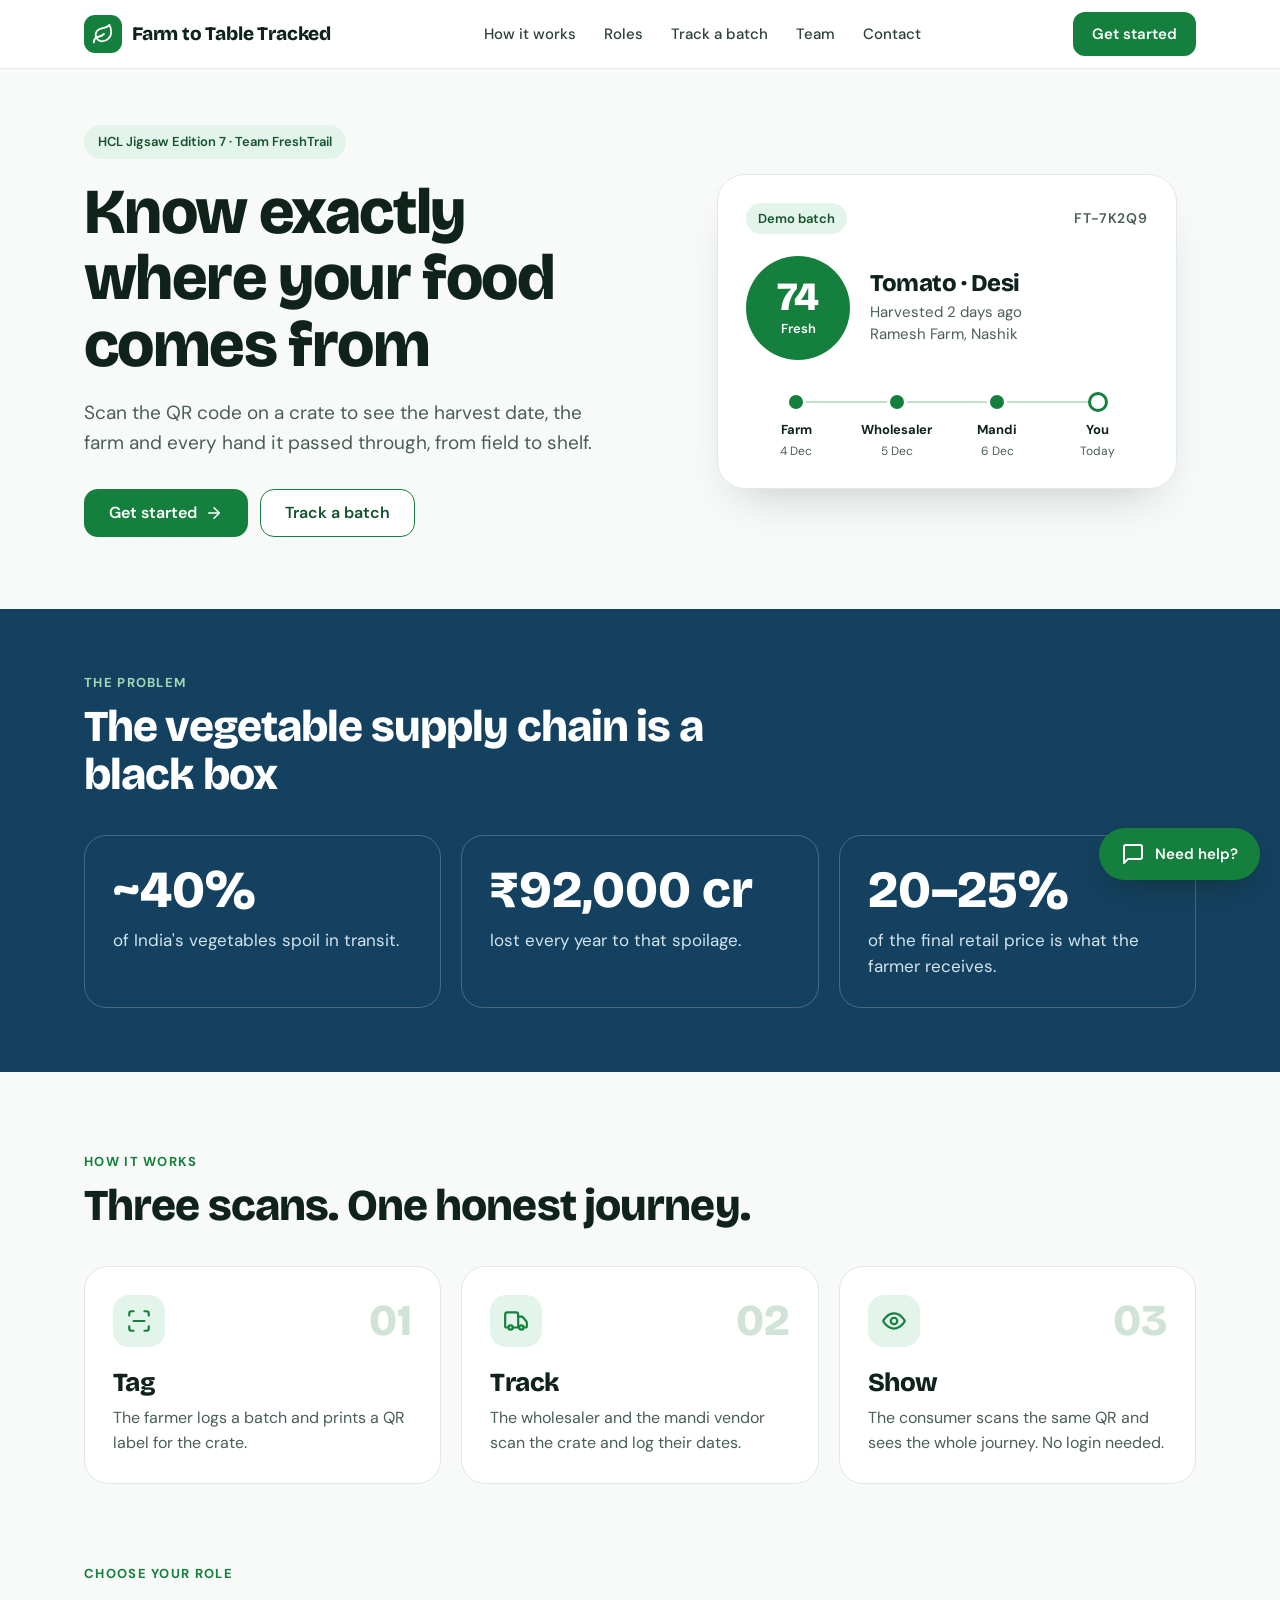
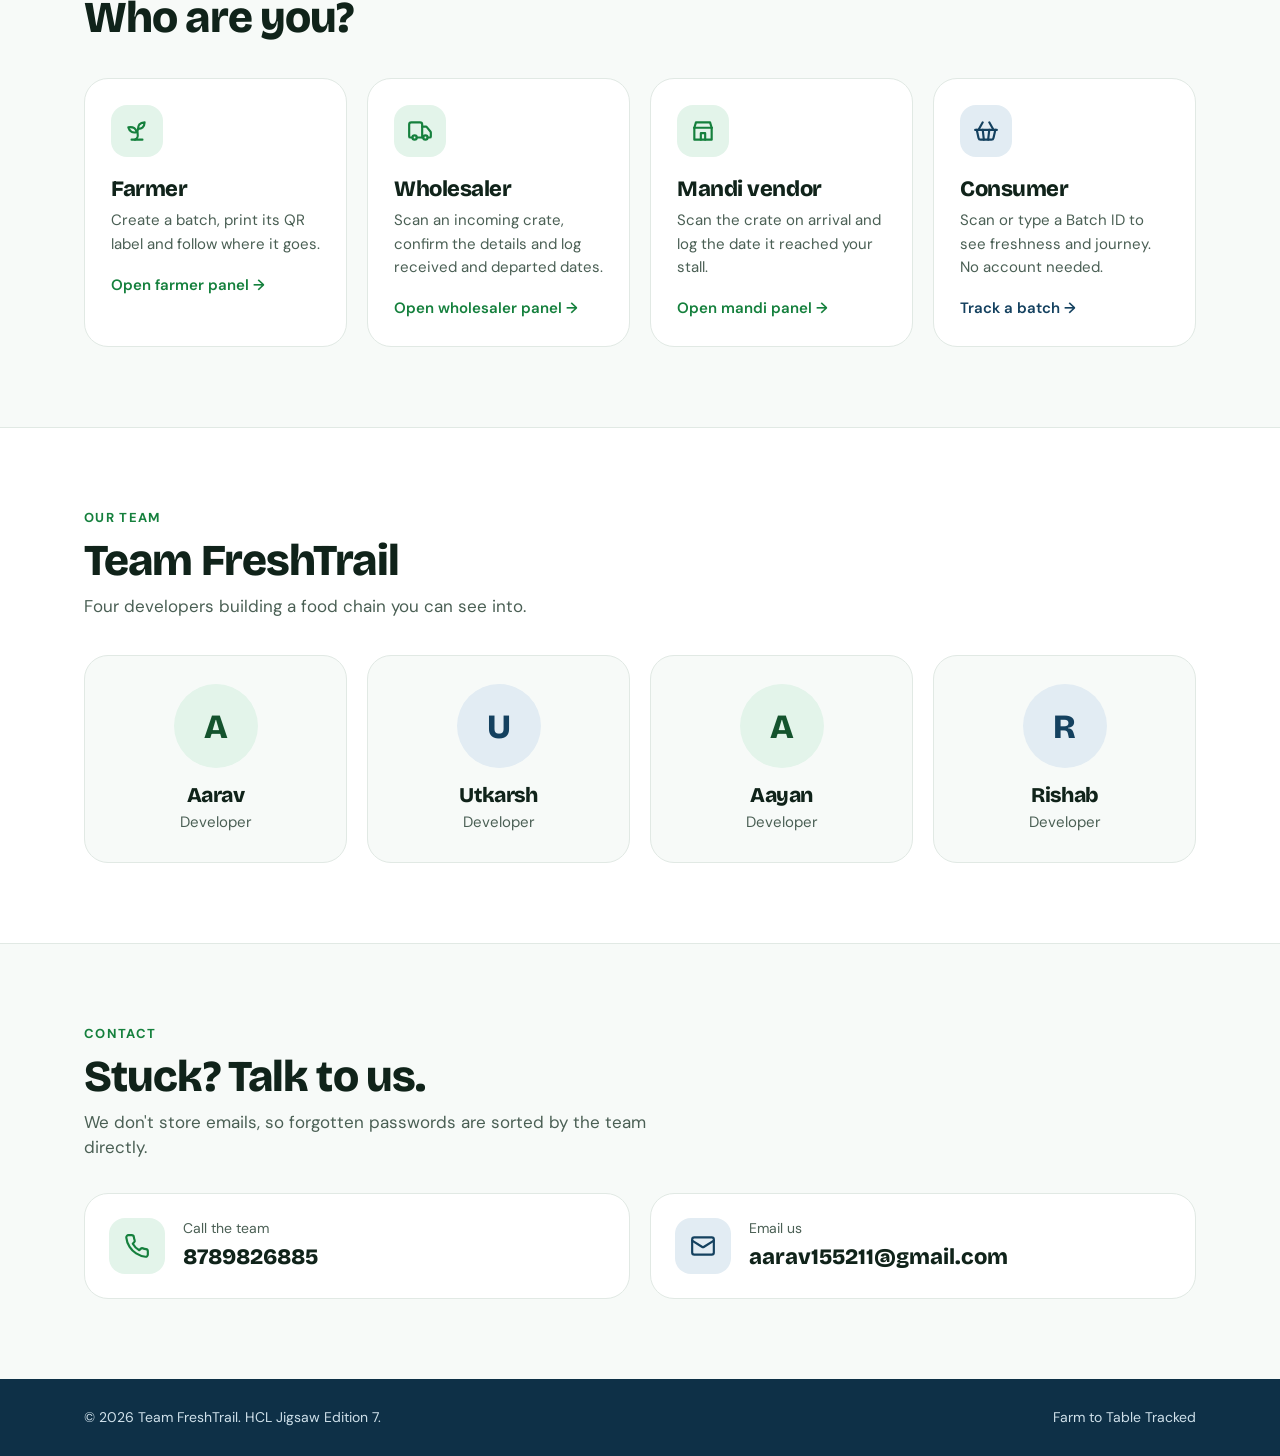
==== checkin.html @ 68ed131e "Add files via upload" ====
<!doctype html>
<html lang="en">
<head>
<meta charset="utf-8">
<meta name="viewport" content="width=device-width, initial-scale=1, viewport-fit=cover">
<title>Check in a crate | Farm to Table Tracked</title>
<meta name="theme-color" content="#15803d">
<link rel="preconnect" href="https://fonts.googleapis.com">
<link rel="preconnect" href="https://fonts.gstatic.com" crossorigin>
<link href="https://fonts.googleapis.com/css2?family=Bricolage+Grotesque:wght@600;800&family=DM+Sans:wght@400;500;600&display=swap" rel="stylesheet">
<link rel="stylesheet" href="style.css">
</head>
<body>
<div id="site-header"></div>

<main class="page">
<div class="container">
  <h1 class="page-title">Check in a crate</h1>
  <p class="page-sub">Scan the QR on the crate, confirm what the farmer entered, then log your dates.</p>

  <div class="two-col">
    <div class="col-b" style="flex:1 1 380px">
      <section class="card">
        <h2>Find the batch</h2>
        <button class="btn btn-primary btn-block" id="scan" type="button" style="margin-top:18px;min-height:50px"><span class="ico" data-icon="scan" style="font-size:20px"></span>Scan QR with camera</button>
        <div class="divider">or type it</div>
        <form id="find-form" novalidate>
          <label class="label" for="bid">Batch ID</label>
          <div class="inline" style="margin-top:6px">
            <input class="input" id="bid" type="text" placeholder="e.g. FT-7K2Q9" autocomplete="off" autocapitalize="characters" spellcheck="false">
            <button class="btn btn-ghost" type="submit" style="min-height:48px">Find batch</button>
          </div>
        </form>
        <div class="error" id="find-error" role="alert"></div>
      </section>

      <section class="card">
        <h2>Your recent check-ins</h2>
        <div class="list" id="recent"></div>
      </section>
    </div>

    <div class="col-a" style="flex:1 1 520px">
      <section class="card" id="empty-card" style="padding:32px">
        <h2>No batch selected yet</h2>
        <p class="page-sub">Scan a crate or type its Batch ID. The farmer's details will appear here for you to confirm.</p>
      </section>

      <section class="card hidden" id="batch-card" style="padding:32px">
        <div style="display:flex;flex-wrap:wrap;align-items:center;justify-content:space-between;gap:10px">
          <h2 id="b-id" style="font-size:26px;letter-spacing:.03em"></h2>
          <span class="pill pill-sm"><span class="ico" data-icon="check" style="font-size:14px"></span>Batch found</span>
        </div>
        <p style="margin-top:6px;font-size:14px;color:var(--muted)">Entered by the farmer. Read only.</p>
        <div class="rows" style="margin-top:18px" id="b-rows"></div>

        <form id="ci-form" novalidate>
          <div class="check">
            <input type="checkbox" id="confirm">
            <label for="confirm">I have checked that these details match the crate.</label>
          </div>
          <div class="form-grid" style="margin-top:4px">
            <div class="field">
              <label for="recv">Date received</label>
              <input class="input" id="recv" type="date">
            </div>
            <div class="field">
              <label for="dep">Date departed <span class="opt" id="dep-opt"></span></label>
              <input class="input" id="dep" type="date">
            </div>
          </div>
          <p class="hint">Received must be on or after the harvest date. Departed must be on or after received. Future dates aren't allowed.</p>
          <div class="note" id="loc-box" style="margin-top:20px;display:flex;flex-wrap:wrap;align-items:center;justify-content:space-between;gap:10px">
            <span id="loc-text">Location: not captured yet</span>
            <button class="linkbtn" id="loc-retry" type="button">Get my location</button>
          </div>
          <p class="hint">Your phone's location is recorded with this check-in so the journey shows where the crate was. Your browser will ask for permission.</p>
          <div class="error" id="ci-error" role="alert"></div>
          <button class="btn btn-primary btn-block" id="save" type="submit" style="margin-top:24px;min-height:50px">Save check-in</button>
        </form>
      </section>

      <section class="card card-hl center hidden" id="share-card" style="margin-top:28px">
        <span class="pill"><span class="ico" data-icon="check" style="font-size:16px"></span>Check-in saved</span>
        <h2 style="margin-top:14px;font-size:22px">Updated journey QR</h2>
        <p style="margin-top:6px;font-size:14px;color:var(--muted)">This QR carries the latest journey, so a consumer's phone shows every step you and the others logged.</p>
        <div class="qr-box" id="share-qr"></div>
        <div class="inline" style="margin-top:18px;justify-content:center">
          <a class="btn btn-ghost btn-sm" id="share-open" href="#" target="_blank" rel="noopener" style="flex:1 1 150px">Open journey page</a>
          <button class="btn btn-ghost btn-sm" id="share-copy" type="button" style="flex:1 1 150px"><span class="ico" data-icon="copy" style="font-size:18px"></span>Copy link</button>
        </div>
      </section>
    </div>
  </div>
</div>
</main>

<div id="site-footer"></div>

<script src="config.js"></script>
<script src="qrcode.js"></script>
<script src="common.js"></script>
<script src="store.js"></script>
<script src="scanner.js"></script>
<script src="chat.js"></script>
<script>
FT.ready(function () {
  var q = new URLSearchParams(location.search);
  var role = q.get("role");
  if (role !== "wholesaler" && role !== "mandi") { location.replace("index.html#roles"); return; }
  var S = FT.store.requireRole(role);
  if (!S) { return; }
  FT.renderHeader();
  FT.renderFooter();
  document.title = FT.roleLabel(role) + " panel | Farm to Table Tracked";

  var today = FT.today(), current = null;
  FT.$("#dep-opt").textContent = role === "mandi" ? "(optional)" : "";

  function ferr(t) { var e = FT.$("#find-error"); e.textContent = t || ""; e.className = t ? "error show" : "error"; }
  function cerr(t) { var e = FT.$("#ci-error"); e.textContent = t || ""; e.className = t ? "error show" : "error"; }

  var loc = { state: "idle", lat: null, lng: null, place: "" };
  function locUi() {
    var t = FT.$("#loc-text"), r = FT.$("#loc-retry");
    if (loc.state === "pending") { t.textContent = "Getting your location..."; r.classList.add("hidden"); }
    else if (loc.state === "ok") { t.textContent = "Location captured: " + (loc.place ? loc.place + " (" : "") + loc.lat.toFixed(4) + ", " + loc.lng.toFixed(4) + (loc.place ? ")" : ""); r.textContent = "Refresh"; r.classList.remove("hidden"); }
    else if (loc.state === "fail") { t.textContent = "Couldn't get your location. Allow location access in the browser, then try again."; r.textContent = "Try again"; r.classList.remove("hidden"); }
    else { t.textContent = "Location: not captured yet"; r.textContent = "Get my location"; r.classList.remove("hidden"); }
  }
  function getLoc() {
    if (!navigator.geolocation) { loc.state = "fail"; locUi(); return; }
    loc = { state: "pending", lat: null, lng: null, place: "" }; locUi();
    navigator.geolocation.getCurrentPosition(function (pos) {
      loc = { state: "ok", lat: Math.round(pos.coords.latitude * 1e5) / 1e5, lng: Math.round(pos.coords.longitude * 1e5) / 1e5, place: "" };
      locUi();
      /* best-effort place name; location still works without it */
      try {
        var ctl = new AbortController(), tm = setTimeout(function () { ctl.abort(); }, 5000), mine = loc;
        fetch("https://nominatim.openstreetmap.org/reverse?format=jsonv2&zoom=14&lat=" + loc.lat + "&lon=" + loc.lng, { signal: ctl.signal })
          .then(function (r) { return r.json(); })
          .then(function (j) {
            clearTimeout(tm);
            var a = (j && j.address) || {};
            var name = a.suburb || a.village || a.town || a.city || a.county || a.state_district || "";
            var st = a.state || "";
            if (loc === mine && name) { loc.place = (name + (st && st !== name ? ", " + st : "")).slice(0, 60); locUi(); }
          }).catch(function () {});
      } catch (e) { /* ignore */ }
    }, function () { loc = { state: "fail", lat: null, lng: null, place: "" }; locUi(); }, { enableHighAccuracy: true, timeout: 12000, maximumAge: 60000 });
  }
  FT.$("#loc-retry").addEventListener("click", getLoc);

  function resolve(raw) {
    var p = FT.parseBatchInput(raw);
    if (!p) { return null; }
    var b = FT.store.getBatch(p.id);
    if (b) { return b; }
    if (p.payload) {
      var d = FT.decodeBatch(p.payload);
      if (d && d.id === p.id) { FT.store.putBatch(d); return d; }
    }
    return null;
  }

  function showBatch(b) {
    current = b;
    FT.$("#empty-card").classList.add("hidden");
    FT.$("#share-card").classList.add("hidden");
    FT.$("#batch-card").classList.remove("hidden");
    FT.$("#b-id").textContent = b.id;
    function line(k, v) { return '<div class="row"><span>' + k + "</span><span>" + FT.esc(v) + "</span></div>"; }
    FT.$("#b-rows").innerHTML =
      line("Crop", b.crop + (b.variety ? " · " + b.variety : "")) +
      line("Quantity", b.qty + " kg") +
      line("Harvested", FT.fmtDate(b.harvest)) +
      line("Farm", b.farm + (b.village ? ", " + b.village : "")) +
      line("Wholesaler", b.wholesaler ? "Received " + FT.fmtShort(b.wholesaler.received) + (b.wholesaler.departed ? " · Departed " + FT.fmtShort(b.wholesaler.departed) : "") : "Not yet scanned") +
      line("Mandi", b.mandi ? "Received " + FT.fmtShort(b.mandi.received) + (b.mandi.departed ? " · Departed " + FT.fmtShort(b.mandi.departed) : "") : "Not yet scanned");
    var mineDone = b[role];
    var rcv = FT.$("#recv"), dep = FT.$("#dep");
    rcv.min = b.harvest; rcv.max = today; dep.max = today;
    rcv.value = mineDone ? mineDone.received : (b.harvest <= today ? today : b.harvest);
    dep.value = mineDone && mineDone.departed ? mineDone.departed : "";
    dep.min = rcv.value;
    FT.$("#confirm").checked = false;
    FT.$("#save").textContent = mineDone ? "Update my check-in" : "Save check-in";
    cerr("");
    getLoc();
    FT.$("#batch-card").scrollIntoView({ behavior: "smooth", block: "nearest" });
  }

  function lookup(raw) {
    ferr("");
    if (!String(raw || "").trim()) { ferr("Enter a Batch ID first."); return; }
    var b = resolve(raw);
    if (!b) { ferr("Batch not found. Check the ID on the crate label (it looks like FT-7K2Q9) or scan the QR again."); return; }
    FT.$("#bid").value = b.id;
    showBatch(b);
  }

  function renderRecent() {
    var items = FT.store.checkinsBy(S.username, role), host = FT.$("#recent");
    if (!items.length) { host.innerHTML = '<p class="empty">Nothing yet. Your check-ins will show up here.</p>'; return; }
    host.innerHTML = items.slice(0, 8).map(function (b) {
      var c = b[role];
      return '<div class="list-item"><div style="min-width:0"><div class="t">' + FT.esc(b.crop) + ' <small>&middot; ' + FT.esc(b.id) + '</small></div><div class="s">Received ' + FT.esc(FT.fmtShort(c.received)) + (c.departed ? " &middot; Departed " + FT.esc(FT.fmtShort(c.departed)) : "") + "</div></div></div>";
    }).join("");
  }

  FT.$("#find-form").addEventListener("submit", function (e) { e.preventDefault(); lookup(FT.$("#bid").value); });
  FT.$("#scan").addEventListener("click", function () {
    ferr("");
    FT.scan({ onCode: function (text) { lookup(text); }, onFail: function (m) { ferr(m); FT.$("#bid").focus(); } });
  });
  FT.$("#recv").addEventListener("change", function () { FT.$("#dep").min = this.value || ""; });

  FT.$("#ci-form").addEventListener("submit", function (e) {
    e.preventDefault();
    cerr("");
    if (!current) { return; }
    var latest = FT.store.getBatch(current.id) || current;
    var recv = FT.$("#recv").value, dep = FT.$("#dep").value;
    var mine = latest[role];
    if (mine && mine.user !== S.username && mine.user !== "(imported)") { cerr("This batch was already checked in by another " + FT.roleLabel(role).toLowerCase() + "."); return; }
    if (!FT.$("#confirm").checked) { cerr("Please tick the box to confirm the details match the crate."); return; }
    if (!FT.validDate(recv)) { cerr("Please pick the date received."); return; }
    if (recv > today) { cerr("Date received can't be in the future."); return; }
    if (recv < latest.harvest) { cerr("Date received can't be before the harvest date (" + FT.fmtDate(latest.harvest) + ")."); return; }
    if (role === "wholesaler" && !dep) { cerr("Please pick the date departed."); return; }
    if (dep) {
      if (!FT.validDate(dep)) { cerr("Please pick a valid departed date."); return; }
      if (dep > today) { cerr("Date departed can't be in the future."); return; }
      if (dep < recv) { cerr("Date departed can't be before the date received."); return; }
    }
    if (loc.state === "pending") { cerr("Still getting your location. One moment, then tap Save again."); return; }
    var btn = FT.$("#save");
    btn.disabled = true;
    try {
      latest[role] = { user: S.username, received: recv, departed: dep || null, at: new Date().toISOString(),
        lat: loc.state === "ok" ? loc.lat : null, lng: loc.state === "ok" ? loc.lng : null, place: loc.state === "ok" ? loc.place : "" };
      FT.store.putBatch(latest);
      current = latest;
      FT.toast("Check-in saved for " + latest.id, "ok");
      showBatch(latest);
      FT.$("#batch-card").classList.remove("hidden");
      var url = FT.journeyUrl(latest, true);
      FT.$("#share-qr").innerHTML = FT.qrSvg(url, "Updated journey QR for " + latest.id);
      FT.$("#share-open").href = url;
      FT.$("#share-copy").onclick = function () { FT.copy(url).then(function (ok) { FT.toast(ok ? "Link copied" : "Couldn't copy. Long-press the link to copy it.", ok ? "ok" : "err"); }); };
      FT.$("#share-card").classList.remove("hidden");
      renderRecent();
    } catch (ex) { cerr("Couldn't save. Please try again."); }
    btn.disabled = false;
  });

  renderRecent();
  var pre = q.get("b");
  if (pre) { lookup(location.search.indexOf("d=") > -1 ? location.href : pre); }
});
</script>
</body>
</html>
---- style.css ----
/* Farm to Table Tracked — Team FreshTrail */
:root{
  --green:#15803d; --green-d:#166534; --green-l:#e3f4ea; --green-m:#bfe0cb;
  --navy:#14415f; --navy-d:#0e3047; --navy-l:#e2ecf3;
  --bg:#f7faf8; --card:#ffffff; --ink:#10231a; --muted:#4a5f54;
  --line:#e1e9e4; --line2:#e8eeea; --field:#7f9488;
  --amber:#7a4a05; --amber-l:#fdf1d8; --red:#b42318; --red-l:#fde8e6;
}
*{box-sizing:border-box}
html{scroll-behavior:smooth;-webkit-text-size-adjust:100%}
body{margin:0;background:var(--bg);color:var(--ink);font-family:'DM Sans',system-ui,-apple-system,'Segoe UI',Roboto,sans-serif;line-height:1.5;-webkit-font-smoothing:antialiased}
h1,h2,h3,h4{font-family:'Bricolage Grotesque','DM Sans',system-ui,sans-serif;font-weight:800;letter-spacing:-.02em;margin:0;line-height:1.1}
p{margin:0}
a{color:var(--green)}
a:hover{color:var(--green-d)}
button{font-family:inherit}
.sr-only{position:absolute;width:1px;height:1px;overflow:hidden;clip:rect(0 0 0 0);white-space:nowrap}
.container{max-width:1160px;margin:0 auto;padding:0 24px;width:100%}
.narrow{max-width:520px;margin:0 auto;padding:0 20px;width:100%}
.ico{display:inline-flex;font-size:24px;line-height:0;flex:none}
.ico svg{width:1em;height:1em}
.eyebrow{font-size:13px;font-weight:700;letter-spacing:.1em;text-transform:uppercase;color:var(--green)}
.section-title{font-size:clamp(30px,3.6vw,44px);margin-top:10px}

/* Header */
.site-header{background:#fff;border-bottom:1px solid var(--line);position:sticky;top:0;z-index:30}
.site-header .bar{display:flex;flex-wrap:wrap;align-items:center;justify-content:space-between;gap:10px 28px;padding-top:12px;padding-bottom:12px}
.brand{display:flex;align-items:center;gap:10px;text-decoration:none;color:var(--ink)}
.brand-logo{width:38px;height:38px;border-radius:11px;background:var(--green);color:#fff;display:flex;align-items:center;justify-content:center;font-size:22px}
.brand-name{font-family:'Bricolage Grotesque',system-ui,sans-serif;font-weight:800;font-size:19px;letter-spacing:-.01em}
.nav-links{display:flex;gap:28px;font-size:15px;font-weight:500}
.nav-links a{color:#2d4237;text-decoration:none;min-height:44px;display:inline-flex;align-items:center}
.nav-links a:hover{color:var(--green)}
.bar-right{display:flex;align-items:center;gap:14px;flex-wrap:wrap}
.linkbtn{background:none;border:none;color:var(--green);font-weight:600;font-size:14px;cursor:pointer;min-height:44px;padding:0 4px;text-decoration:none;display:inline-flex;align-items:center}
.linkbtn:hover{color:var(--green-d);text-decoration:underline}

/* Buttons */
.btn{display:inline-flex;align-items:center;justify-content:center;gap:8px;min-height:48px;padding:0 24px;border-radius:14px;font-weight:600;font-size:16px;text-decoration:none;cursor:pointer;border:1.5px solid transparent;transition:background .15s,color .15s,border-color .15s;line-height:1.2}
.btn-primary{background:var(--green);color:#fff}
.btn-primary:hover{background:var(--green-d);color:#fff}
.btn-ghost{background:#fff;color:#14532d;border-color:var(--green)}
.btn-ghost:hover{background:var(--green-l);color:#14532d}
.btn-sm{min-height:44px;font-size:15px;padding:0 18px;border-radius:12px}
.btn-block{width:100%}
.btn[disabled]{opacity:.6;cursor:not-allowed}
.btn:focus-visible,.linkbtn:focus-visible,.chip:focus-visible,a:focus-visible{outline:3px solid var(--green-m);outline-offset:2px}

/* Pills */
.pill{display:inline-flex;align-items:center;gap:8px;font-size:13px;font-weight:600;color:#14532d;background:var(--green-l);padding:7px 14px;border-radius:999px}
.pill-navy{color:var(--navy);background:var(--navy-l)}
.pill-amber{color:var(--amber);background:var(--amber-l)}
.pill-sm{padding:6px 12px}

/* Cards */
.card{background:#fff;border:1px solid var(--line);border-radius:28px;padding:28px}
.card-hl{border:1.5px solid var(--green)}
.card h2{font-size:22px}
.rows{background:var(--bg);border:1px solid var(--line);border-radius:18px;padding:4px 18px}
.rows-white{background:#fff;border-radius:26px;padding:4px 22px}
.row{display:flex;justify-content:space-between;gap:16px;padding:12px 0;border-bottom:1px solid var(--line2);font-size:15px}
.row:last-child{border-bottom:none}
.row span:first-child{color:var(--muted)}
.row span:last-child{font-weight:600;text-align:right}

/* Forms */
.field{margin-top:18px}
.field>label,.label{display:block;font-size:14px;font-weight:600}
.opt{font-weight:400;color:var(--muted)}
.input{width:100%;margin-top:6px;padding:13px 14px;min-height:48px;border:1px solid var(--field);border-radius:12px;font:inherit;font-size:16px;background:#fff;color:var(--ink)}
textarea.input{resize:vertical;min-height:84px}
.input:focus{outline:3px solid var(--green-m);border-color:var(--green)}
.hint{margin-top:6px;font-size:13px;color:var(--muted)}
.error{color:var(--red);font-size:14px;font-weight:500;margin-top:12px;display:none;background:var(--red-l);border-radius:12px;padding:10px 14px}
.error.show{display:block}
.form-grid{display:flex;flex-wrap:wrap;gap:0 18px}
.form-grid .field{flex:1 1 220px;min-width:0}
.pw-wrap{position:relative}
.pw-wrap .input{padding-right:78px}
.pw-toggle{position:absolute;right:6px;top:12px;bottom:0;height:48px;background:none;border:none;color:var(--green);font-weight:600;font-size:14px;padding:0 12px;border-radius:8px;cursor:pointer;min-width:60px;margin-top:0}
.check{display:flex;align-items:flex-start;gap:12px;margin-top:20px}
.check input{width:22px;height:22px;margin:1px 0 0;accent-color:var(--green);flex:none}
.check label{font-size:15px;font-weight:500;line-height:1.45}
.divider{display:flex;align-items:center;gap:12px;margin:20px 0;color:var(--muted);font-size:13px}
.divider:before,.divider:after{content:"";flex:1;height:1px;background:var(--line)}
.inline{display:flex;gap:10px;flex-wrap:wrap}
.inline .input{flex:1 1 160px;min-width:0;margin-top:0;letter-spacing:.04em}
.tabs{display:flex;gap:6px;background:#eef3f0;border-radius:14px;padding:5px}
.tab{flex:1;border:none;background:transparent;color:var(--muted);font-weight:600;font-size:15px;padding:11px;border-radius:10px;min-height:44px;cursor:pointer}
.tab[aria-selected="true"]{background:#fff;color:var(--ink);box-shadow:0 1px 3px rgba(16,35,26,.15)}
.note{padding:14px 16px;background:#f3f7f4;border-radius:14px;font-size:14px;line-height:1.5;color:#3b5044}

/* Page layout */
main.page{padding:36px 0 64px}
.page-title{font-size:clamp(28px,3.4vw,38px)}
.page-sub{margin-top:8px;font-size:16px;color:var(--muted)}
.two-col{display:flex;flex-wrap:wrap;gap:28px;margin-top:28px;align-items:flex-start}
.two-col>.col-a{flex:1 1 520px;min-width:0}
.two-col>.col-b{flex:1 1 400px;min-width:0;display:flex;flex-direction:column;gap:28px}
.list{margin-top:14px}
.list-item{display:flex;flex-wrap:wrap;align-items:center;justify-content:space-between;gap:10px 14px;padding:14px 0;border-top:1px solid var(--line2)}
.list-item .t{font-weight:600;font-size:16px}
.list-item .t small{color:var(--muted);font-weight:500;letter-spacing:.04em;font-size:inherit}
.list-item .s{font-size:13px;color:var(--muted);margin-top:2px}
.empty{padding:18px 0 4px;color:var(--muted);font-size:15px}
.center{text-align:center}
.hidden{display:none!important}

/* QR */
.qr-box{margin:18px auto 0;width:224px;height:224px;background:#fff;border:1px solid #cfdcd4;border-radius:18px;display:flex;align-items:center;justify-content:center;padding:10px}
.qr-box svg{width:100%;height:100%;display:block}
.qr-id{margin-top:16px;font-family:'Bricolage Grotesque',system-ui,sans-serif;font-weight:800;font-size:32px;letter-spacing:.04em}

/* Home */
.hero{padding:56px 0 72px}
.hero-grid{display:flex;flex-wrap:wrap;align-items:center;gap:48px 56px}
.hero-copy{flex:1 1 440px;min-width:0}
.hero h1{font-size:clamp(38px,5.2vw,64px);line-height:1.04;letter-spacing:-.025em;margin-top:20px}
.hero p.lead{margin-top:20px;font-size:19px;line-height:1.55;color:var(--muted);max-width:520px}
.btn-row{display:flex;flex-wrap:wrap;gap:12px;margin-top:32px}
.demo-wrap{flex:1 1 380px;min-width:0}
.demo-card{max-width:460px;margin:0 auto;background:#fff;border:1px solid var(--line);border-radius:28px;padding:28px;box-shadow:0 24px 48px -24px rgba(16,35,26,.25)}
.demo-top{display:flex;align-items:center;justify-content:space-between;gap:12px;flex-wrap:wrap}
.demo-top .bid{font-size:14px;font-weight:600;color:var(--muted);letter-spacing:.06em}
.demo-main{display:flex;align-items:center;gap:20px;margin-top:22px}
.badge{width:104px;height:104px;border-radius:50%;background:var(--green);color:#fff;display:flex;flex-direction:column;align-items:center;justify-content:center;flex:none}
.badge b{font-family:'Bricolage Grotesque',system-ui,sans-serif;font-weight:800;font-size:40px;line-height:1}
.badge span{font-size:13px;font-weight:600;margin-top:2px}
.demo-main h3{font-size:24px}
.demo-main p{color:var(--muted);margin-top:4px;font-size:15px;line-height:1.5}
.hline{position:relative;display:flex;margin-top:32px}
.hline:before{content:"";position:absolute;top:9px;left:12.5%;right:12.5%;height:2px;background:var(--green-m)}
.hstep{flex:1;text-align:center;position:relative}
.hdot{width:20px;height:20px;border-radius:50%;background:var(--green);margin:0 auto;border:3px solid #fff}
.hdot.now{background:#fff;border-color:var(--green)}
.hstep b{display:block;font-size:13px;margin-top:8px}
.hstep small{display:block;font-size:12px;color:var(--muted);margin-top:2px}
.band-navy{background:var(--navy);color:#fff;padding:64px 0}
.band-navy .eyebrow{color:#9fd8b4}
.stat-grid,.card-grid{display:flex;flex-wrap:wrap;gap:20px;margin-top:36px}
.stat{flex:1 1 260px;min-width:0;border:1px solid rgba(255,255,255,.22);border-radius:22px;padding:28px}
.stat b{display:block;font-family:'Bricolage Grotesque',system-ui,sans-serif;font-weight:800;font-size:52px;line-height:1}
.stat p{margin-top:12px;font-size:17px;color:#d3e3ee}
.sect{padding:80px 0}
.sect-white{background:#fff;border-top:1px solid var(--line);border-bottom:1px solid var(--line)}
.step-card{flex:1 1 300px;min-width:0;background:#fff;border:1px solid var(--line);border-radius:24px;padding:28px}
.step-top{display:flex;align-items:center;justify-content:space-between}
.icon-tile{width:52px;height:52px;border-radius:16px;background:var(--green-l);color:var(--green);display:flex;align-items:center;justify-content:center;font-size:26px}
.icon-tile.navy{background:var(--navy-l);color:var(--navy)}
.step-no{font-family:'Bricolage Grotesque',system-ui,sans-serif;font-weight:800;font-size:44px;color:#cfe3d6;line-height:1}
.step-card h3{font-size:26px;margin-top:22px}
.step-card p{margin-top:8px;font-size:16px;color:var(--muted);line-height:1.55}
.role-card{flex:1 1 240px;min-width:0;display:block;text-decoration:none;color:var(--ink);background:#fff;border:1.5px solid var(--line);border-radius:24px;padding:26px;transition:border-color .15s,transform .15s}
.role-card:hover{border-color:var(--green);color:var(--ink);transform:translateY(-2px)}
.role-card h3{font-size:22px;margin-top:20px}
.role-card p{margin-top:8px;font-size:15px;color:var(--muted);line-height:1.55}
.role-card .go{margin-top:18px;font-weight:600;font-size:15px;color:var(--green)}
.role-card.navy:hover{border-color:var(--navy)}
.role-card.navy .go{color:var(--navy)}
.team-card{flex:1 1 220px;min-width:0;background:var(--bg);border:1px solid var(--line);border-radius:24px;padding:28px;text-align:center}
.avatar{width:84px;height:84px;border-radius:50%;background:var(--green-l);color:#14532d;margin:0 auto;display:flex;align-items:center;justify-content:center;font-family:'Bricolage Grotesque',system-ui,sans-serif;font-weight:800;font-size:34px}
.avatar.navy{background:var(--navy-l);color:var(--navy)}
.team-card h3{font-size:21px;margin-top:16px}
.team-card p{margin-top:4px;font-size:15px;color:var(--muted)}
.contact-card{flex:1 1 340px;min-width:0;display:flex;align-items:center;gap:18px;text-decoration:none;color:var(--ink);background:#fff;border:1.5px solid var(--line);border-radius:24px;padding:24px}
.contact-card:hover{border-color:var(--green);color:var(--ink)}
.contact-card small{display:block;font-size:14px;color:var(--muted)}
.contact-card strong{display:block;margin-top:2px;font-family:'Bricolage Grotesque',system-ui,sans-serif;font-weight:800;font-size:22px;overflow-wrap:anywhere}
.contact-card .icon-tile{width:56px;height:56px;flex:none}
.site-footer{background:var(--navy-d);color:#cfe0ea;padding:28px 0;font-size:14px}
.site-footer .container{display:flex;flex-wrap:wrap;align-items:center;justify-content:space-between;gap:12px 24px}

/* Auth */
.auth-wrap{display:flex;flex-wrap:wrap;min-height:100vh}
.auth-side{flex:1 1 420px;min-width:0;background:var(--green);color:#fff;padding:48px;display:flex;flex-direction:column;justify-content:space-between;gap:48px}
.auth-side .brand{color:#fff}
.auth-side .brand-logo{background:#fff;color:var(--green)}
.auth-side h1{font-size:clamp(34px,4vw,50px);line-height:1.06;letter-spacing:-.025em;max-width:460px}
.auth-side ul{list-style:none;margin:32px 0 0;padding:0;display:flex;flex-direction:column;gap:16px;max-width:440px}
.auth-side li{display:flex;align-items:flex-start;gap:12px;font-size:17px;line-height:1.45}
.auth-side li .ico{width:26px;height:26px;border-radius:50%;background:rgba(255,255,255,.2);align-items:center;justify-content:center;font-size:15px}
.auth-main{flex:1 1 460px;min-width:0;display:flex;align-items:center;justify-content:center;padding:40px 24px}
.auth-card{width:100%;max-width:440px;background:#fff;border:1px solid var(--line);border-radius:28px;padding:36px;box-shadow:0 24px 48px -28px rgba(16,35,26,.25)}
.auth-top{display:flex;align-items:center;justify-content:space-between;gap:12px;flex-wrap:wrap;margin-bottom:24px}
.auth-card h2{font-size:28px;margin-top:24px;letter-spacing:-.015em}
.auth-card .sub{margin-top:6px;font-size:15px;color:var(--muted)}

/* Scanner modal */
.modal{position:fixed;inset:0;background:rgba(16,35,26,.6);display:none;align-items:center;justify-content:center;padding:16px;z-index:60}
.modal.open{display:flex}
.modal-card{background:#fff;border-radius:24px;padding:20px;width:100%;max-width:440px}
.modal-head{display:flex;align-items:center;justify-content:space-between;gap:12px;margin-bottom:12px}
.modal-head h3{font-size:20px}
.scan-view{position:relative;width:100%;aspect-ratio:1/1;background:#10231a;border-radius:18px;overflow:hidden}
.scan-view video{width:100%;height:100%;object-fit:cover;display:block}
.scan-view #ft-reader{width:100%;height:100%}
.scan-msg{margin-top:12px;font-size:14px;color:var(--muted);text-align:center}
.close-btn{width:44px;height:44px;border-radius:50%;border:none;background:#eef3f0;color:var(--ink);display:flex;align-items:center;justify-content:center;cursor:pointer;font-size:20px}

/* Journey */
.ring{position:relative;width:132px;height:132px;margin:0 auto}
.ring svg{transform:rotate(-90deg);width:132px;height:132px}
.ring .mid{position:absolute;inset:0;display:flex;flex-direction:column;align-items:center;justify-content:center}
.ring .mid b{font-family:'Bricolage Grotesque',system-ui,sans-serif;font-weight:800;font-size:40px;line-height:1}
.ring .mid span{font-size:14px;font-weight:600;margin-top:2px}
.vtl{position:relative;margin-top:18px;padding-left:38px}
.vtl:before{content:"";position:absolute;left:11px;top:12px;bottom:34px;width:2px;background:var(--green-m)}
.vstep{position:relative;padding-bottom:18px}
.vstep:last-child{padding-bottom:0}
.vdot{position:absolute;left:-38px;top:0;width:24px;height:24px;border-radius:50%;background:var(--green);color:#fff;display:flex;align-items:center;justify-content:center;font-size:13px}
.vdot.pending{background:#fff;border:3px solid #c5d2ca}
.vdot.now{background:#fff;border:3px solid var(--green)}
.vstep b{font-size:16px;display:block}
.vstep small{font-size:14px;color:var(--muted);display:block;margin-top:2px}
.vstep.is-pending b{color:var(--muted)}

/* Toast */
.toast-wrap{position:fixed;left:50%;bottom:92px;transform:translateX(-50%);z-index:80;display:flex;flex-direction:column;gap:8px;align-items:center;width:calc(100% - 32px);max-width:420px;pointer-events:none}
.toast{background:var(--ink);color:#fff;padding:12px 18px;border-radius:14px;font-size:15px;font-weight:500;box-shadow:0 12px 28px -10px rgba(16,35,26,.5);animation:ft-in .18s ease-out}
.toast.ok{background:var(--green-d)}
.toast.err{background:var(--red)}
@keyframes ft-in{from{opacity:0;transform:translateY(8px)}to{opacity:1;transform:none}}

/* Chat */
.chat-fab{position:fixed;right:20px;bottom:20px;z-index:50;background:var(--green);color:#fff;border:none;font-weight:600;font-size:15px;padding:0 22px;min-height:52px;border-radius:999px;display:inline-flex;align-items:center;gap:10px;cursor:pointer;box-shadow:0 12px 28px -10px rgba(16,35,26,.5)}
.chat-fab:hover{background:var(--green-d)}
.chat-sheet{position:fixed;z-index:70;right:20px;bottom:20px;width:380px;max-width:calc(100vw - 24px);height:min(620px,calc(100vh - 40px));background:#fff;border-radius:28px;display:none;flex-direction:column;box-shadow:0 20px 60px -12px rgba(16,35,26,.45);border:1px solid var(--line);overflow:hidden}
.chat-sheet.open{display:flex;animation:ft-in .18s ease-out}
.chat-head{flex:none;display:flex;align-items:center;gap:12px;padding:16px 14px 12px 18px;border-bottom:1px solid var(--line2)}
.chat-av{width:42px;height:42px;border-radius:14px;background:var(--green);color:#fff;display:flex;align-items:center;justify-content:center;font-size:21px;flex:none}
.chat-head .tt{flex:1;min-width:0}
.chat-head h2{font-size:18px}
.chat-head small{display:flex;align-items:center;gap:6px;font-size:13px;color:var(--muted);margin-top:2px}
.chat-head small i{width:8px;height:8px;border-radius:50%;background:var(--green);display:inline-block}
.chat-msgs{flex:1;min-height:0;overflow-y:auto;padding:16px 14px 8px;display:flex;flex-direction:column;gap:10px}
.msg{max-width:86%;padding:11px 15px;font-size:15px;line-height:1.5;overflow-wrap:anywhere}
.msg.bot{background:#eef3f0;border-radius:20px 20px 20px 6px;align-self:flex-start}
.msg.user{background:var(--green);color:#fff;border-radius:20px 20px 6px 20px;align-self:flex-end}
.msg a{color:inherit;font-weight:600}
.dots{display:inline-flex;gap:4px;align-items:center;height:18px}
.dots i{width:7px;height:7px;border-radius:50%;background:#7f9488;animation:ft-dot 1s infinite}
.dots i:nth-child(2){animation-delay:.15s}.dots i:nth-child(3){animation-delay:.3s}
@keyframes ft-dot{0%,60%,100%{opacity:.3;transform:none}30%{opacity:1;transform:translateY(-3px)}}
.chips{flex:none;max-height:136px;overflow-y:auto;padding:8px 14px 10px;display:flex;flex-wrap:wrap;gap:8px;border-top:1px solid #eef3f0}
.chip{background:#fff;color:#14532d;border:1.5px solid var(--green);font-weight:500;font-size:14px;padding:0 14px;border-radius:999px;min-height:44px;cursor:pointer}
.chip:hover{background:var(--green-l)}
.chat-form{flex:none;display:flex;gap:10px;padding:8px 14px 16px;align-items:center}
.chat-form input{flex:1;min-width:0;padding:0 16px;border:1px solid var(--field);border-radius:999px;font:inherit;font-size:16px;min-height:48px;background:#fff;color:var(--ink)}
.chat-form input:focus{outline:3px solid var(--green-m);border-color:var(--green)}
.chat-form button{flex:none;width:48px;height:48px;border-radius:50%;border:none;background:var(--green);color:#fff;display:flex;align-items:center;justify-content:center;cursor:pointer;font-size:20px}
@media (max-width:560px){
  .chat-sheet{right:0;left:0;bottom:0;width:100%;max-width:100%;height:82vh;border-radius:28px 28px 0 0}
  .nav-links{display:none}
  .container{padding:0 18px}
  .card{padding:22px}
  .auth-side{padding:32px 24px;gap:28px}
  .auth-card{padding:28px 22px}
}
@media (max-width:820px){.nav-links{display:none}}

/* Print label */
#print-label{display:none}
@media print{
  body>*:not(#print-label){display:none!important}
  #print-label{display:flex!important;flex-direction:column;align-items:center;text-align:center;padding:24px;font-family:'DM Sans',system-ui,sans-serif;color:#000}
  #print-label .pl-brand{font-weight:800;font-size:18px}
  #print-label .pl-qr{width:300px;height:300px;margin:16px 0}
  #print-label .pl-qr svg{width:100%;height:100%}
  #print-label .pl-id{font-size:34px;font-weight:800;letter-spacing:.05em}
  #print-label .pl-meta{font-size:16px;margin-top:6px;line-height:1.5}
  #print-label .pl-foot{font-size:13px;margin-top:14px}
}
@media (prefers-reduced-motion:reduce){*{animation:none!important;transition:none!important}html{scroll-behavior:auto}}
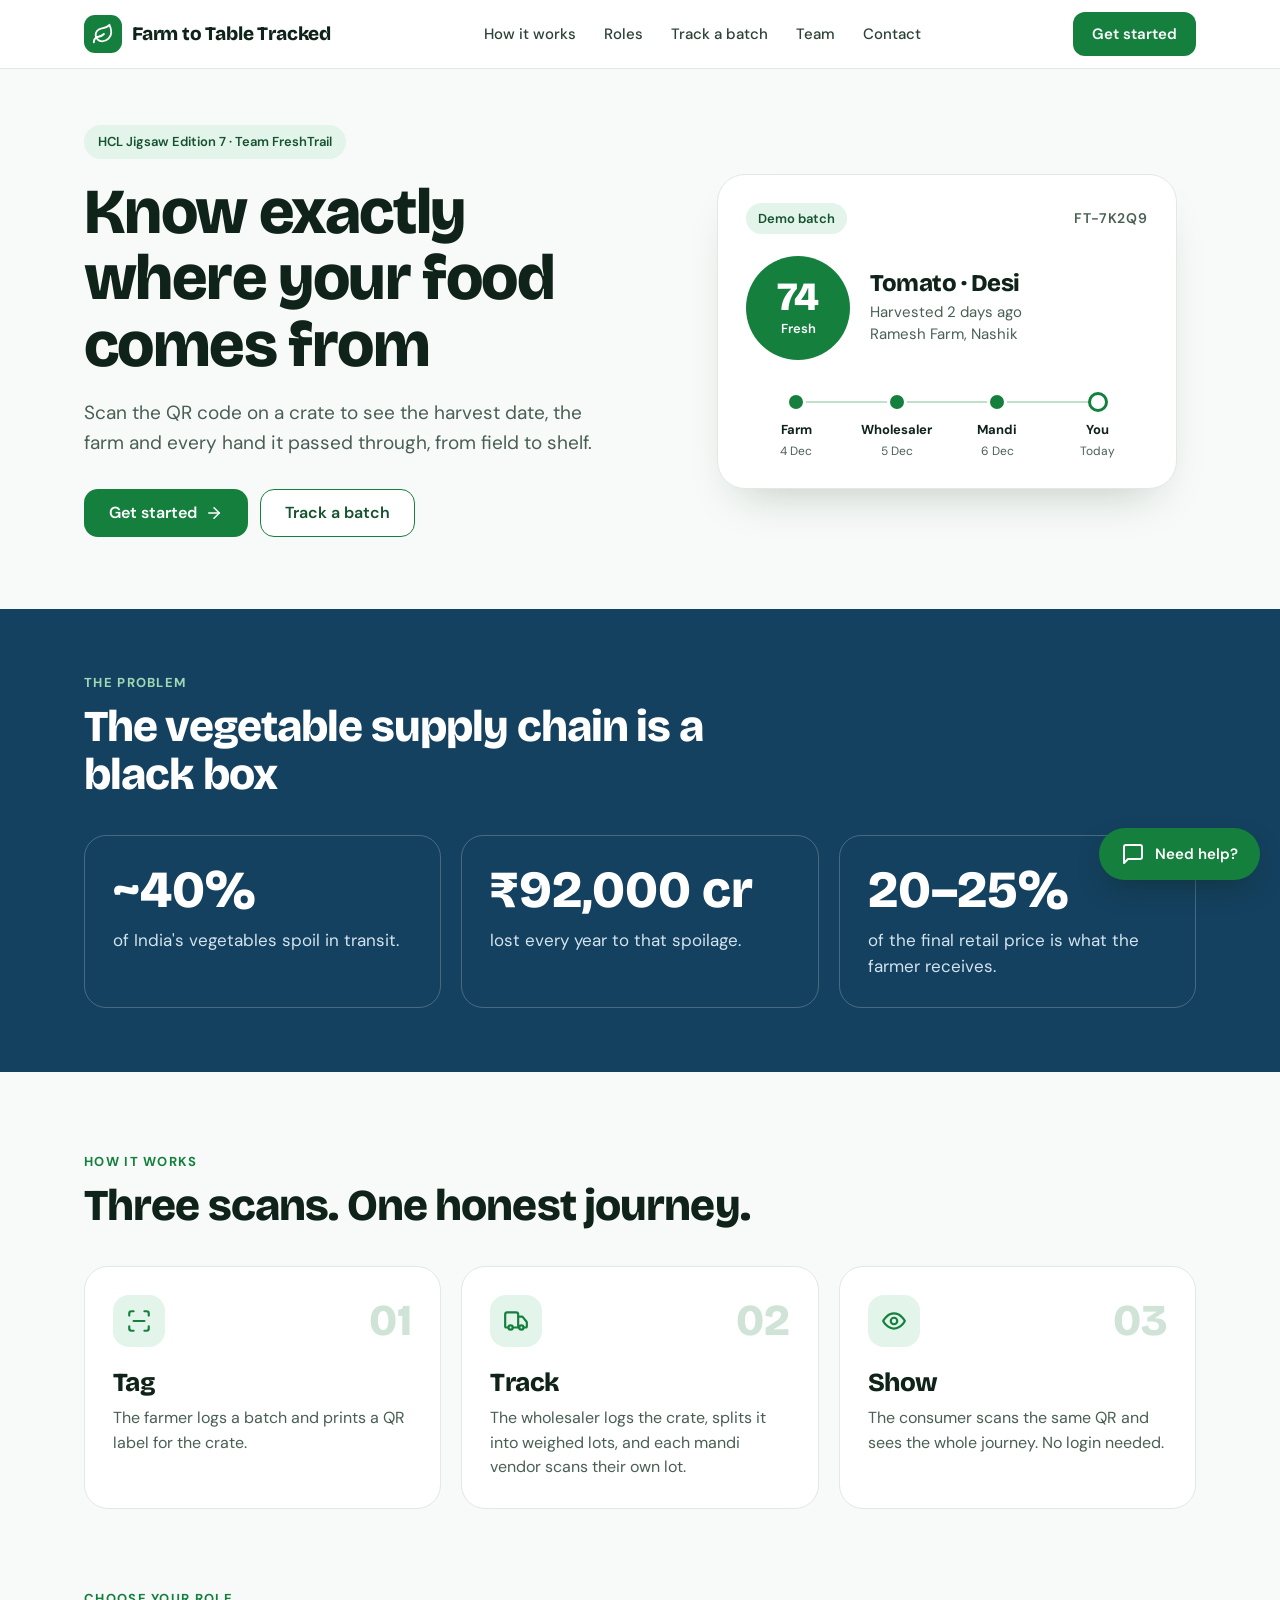
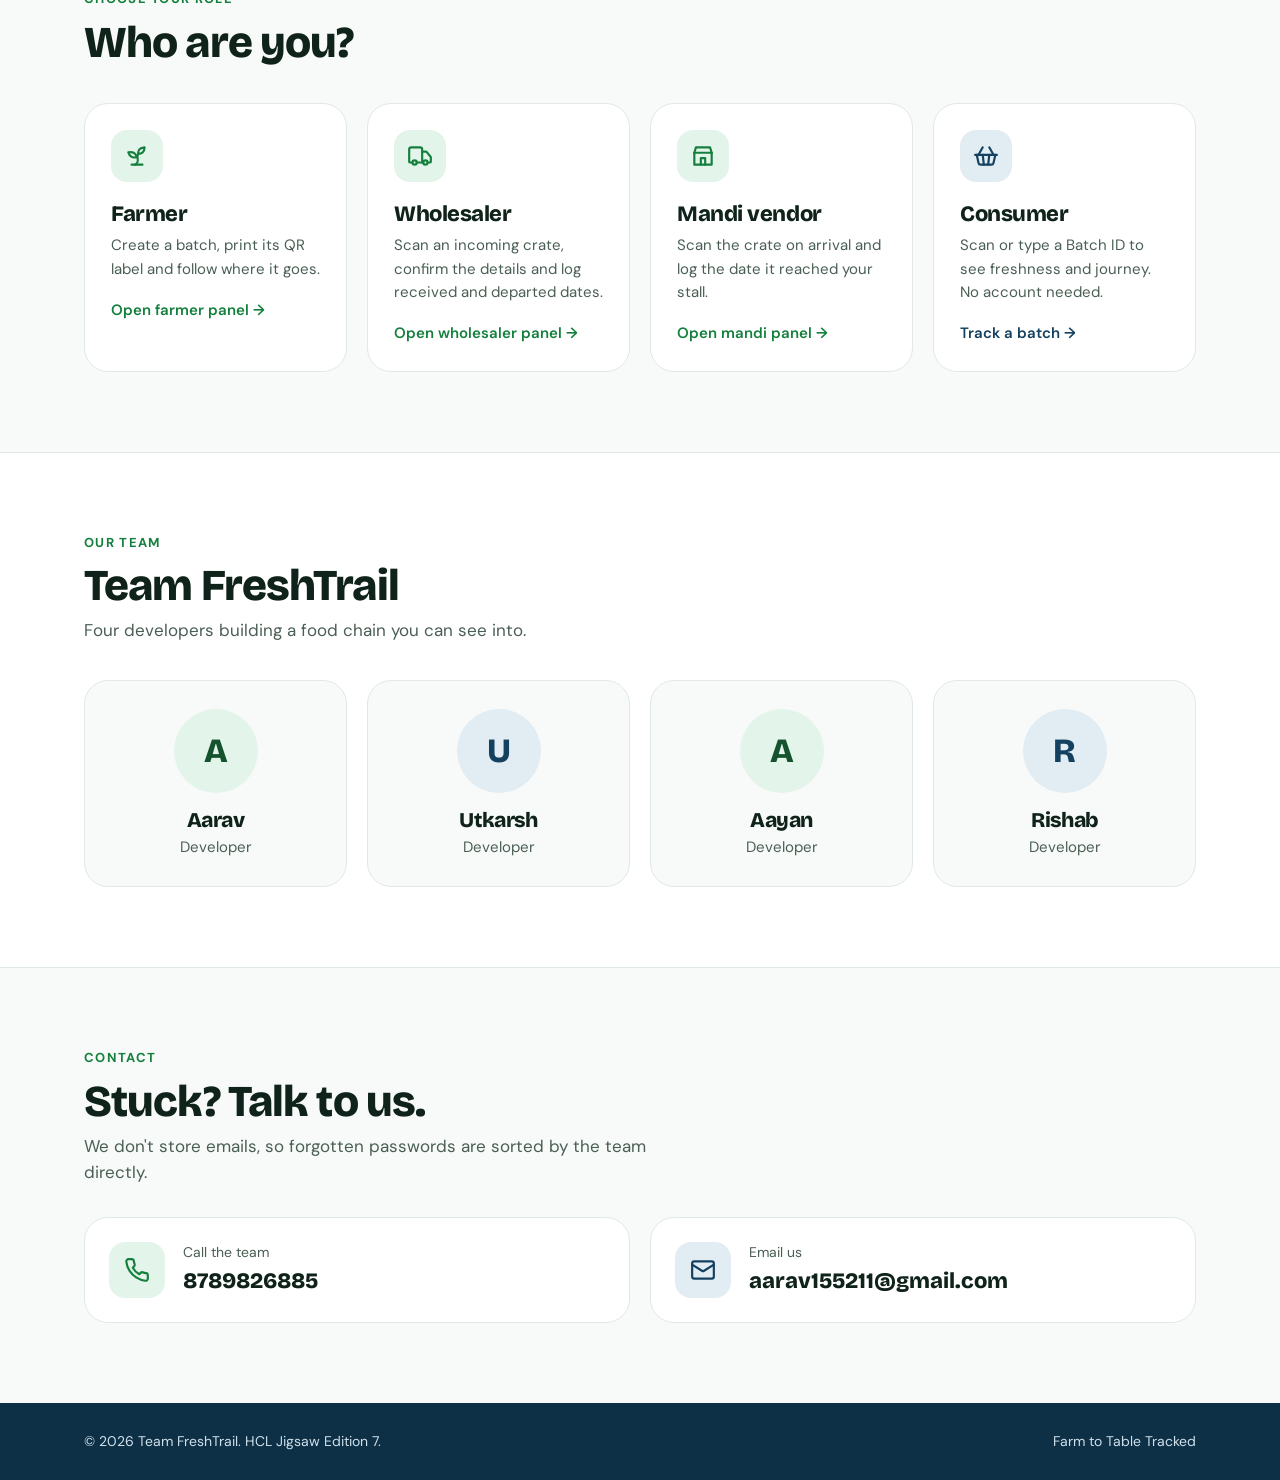
==== commit aefc929b: "Add files via upload" ====
--- a/checkin.html
+++ b/checkin.html
@@ -78,6 +78,31 @@
           <div class="error" id="ci-error" role="alert"></div>
           <button class="btn btn-primary btn-block" id="save" type="submit" style="margin-top:24px;min-height:50px">Save check-in</button>
         </form>
+      </section>
+
+      <section class="card hidden" id="split-card" style="padding:32px;margin-bottom:28px">
+        <h2>Split into lots for mandi vendors</h2>
+        <p class="page-sub" style="font-size:15px">Sending this crate to more than one mandi? Make a lot for each vendor with its own weight and QR. Each vendor scans only their lot.</p>
+        <div class="rows" style="margin-top:16px"><div class="row"><span>Total received</span><span id="sp-total"></span></div><div class="row"><span>In lots</span><span id="sp-used"></span></div><div class="row"><span>Still to allocate</span><span id="sp-left"></span></div></div>
+        <form id="lot-form" novalidate>
+          <div class="form-grid">
+            <div class="field"><label for="lot-kg">Lot weight (kg)</label><input class="input" id="lot-kg" type="number" min="0.1" step="any" inputmode="decimal" placeholder="e.g. 25"></div>
+            <div class="field"><label for="lot-to">For <span class="opt">(vendor name, optional)</span></label><input class="input" id="lot-to" type="text" maxlength="40" placeholder="e.g. Sharma Stall"></div>
+          </div>
+          <div class="error" id="lot-err" role="alert"></div>
+          <button class="btn btn-primary btn-block" type="submit" style="margin-top:20px;min-height:48px">Create lot and QR</button>
+        </form>
+        <div class="list" id="lot-list"></div>
+        <div class="center hidden" id="lot-show" style="margin-top:20px;padding-top:20px;border-top:1px solid var(--line2)">
+          <div class="qr-box" id="lot-qr"></div>
+          <div class="qr-id" id="lot-id"></div>
+          <div id="lot-meta" style="font-size:15px;color:var(--muted)"></div>
+          <div class="inline" style="margin-top:16px;justify-content:center">
+            <button class="btn btn-ghost btn-sm" id="lot-dl" type="button" style="flex:1 1 150px">Download PNG</button>
+            <button class="btn btn-ghost btn-sm" id="lot-copy" type="button" style="flex:1 1 150px">Copy link</button>
+          </div>
+          <p style="margin-top:12px;font-size:13px;color:var(--muted)">Give this QR to the vendor, who scans it from their Mandi panel.</p>
+        </div>
       </section>
 
       <section class="card card-hl center hidden" id="share-card" style="margin-top:28px">
@@ -151,6 +176,54 @@
   }
   FT.$("#loc-retry").addEventListener("click", getLoc);
 
+  function r2(x) { return Math.round(x * 100) / 100; }
+  function showLot(c) {
+    var url = FT.journeyUrl(c, true);
+    FT.$("#lot-qr").innerHTML = FT.qrSvg(url, "QR code for lot " + c.id);
+    FT.$("#lot-id").textContent = c.id;
+    FT.$("#lot-meta").textContent = c.qty + " kg of " + c.crop + (c.lotTo ? " for " + c.lotTo : "");
+    FT.$("#lot-dl").onclick = function () { FT.downloadQR(url, c.id + ".png"); };
+    FT.$("#lot-copy").onclick = function () { FT.copy(url).then(function (ok) { FT.toast(ok ? "Link copied" : "Couldn't copy", ok ? "ok" : "err"); }); };
+    FT.$("#lot-show").classList.remove("hidden");
+  }
+  function renderSplit() {
+    var card = FT.$("#split-card"), b = current, w = b && b.wholesaler;
+    if (role !== "wholesaler" || !b || b.parent || !(b.qty > 0) || !w || w.user !== S.username) { card.classList.add("hidden"); return; }
+    var lots = FT.store.lotsOf(b.id), used = 0;
+    lots.forEach(function (l) { used += l.qty; });
+    FT.$("#sp-total").textContent = b.qty + " kg";
+    FT.$("#sp-used").textContent = r2(used) + " kg";
+    FT.$("#sp-left").textContent = r2(b.qty - used) + " kg";
+    FT.$("#lot-show").classList.add("hidden");
+    FT.$("#lot-list").innerHTML = lots.map(function (l) {
+      return '<div class="list-item"><div style="min-width:0"><div class="t">' + FT.esc(l.qty) + ' kg <small>&middot; ' + FT.esc(l.id) + '</small></div><div class="s">' + (l.lotTo ? "For " + FT.esc(l.lotTo) : "No vendor name") + (l.mandi ? " &middot; At mandi" : "") + '</div></div><button class="linkbtn" type="button" data-lot="' + FT.esc(l.id) + '">View QR</button></div>';
+    }).join("");
+    FT.$$("button[data-lot]", FT.$("#lot-list")).forEach(function (btn) {
+      btn.addEventListener("click", function () { var c = FT.store.getBatch(btn.getAttribute("data-lot")); if (c) { showLot(c); FT.$("#lot-show").scrollIntoView({ behavior: "smooth", block: "nearest" }); } });
+    });
+    card.classList.remove("hidden");
+  }
+  FT.$("#lot-form").addEventListener("submit", function (e) {
+    e.preventDefault();
+    var le = FT.$("#lot-err"); le.textContent = ""; le.className = "error";
+    function bad(t) { le.textContent = t; le.className = "error show"; }
+    var b = FT.store.getBatch(current && current.id);
+    if (!b || !b.wholesaler) { return; }
+    var kg = r2(parseFloat(FT.$("#lot-kg").value));
+    if (!(kg > 0)) { bad("Enter the lot weight in kg."); return; }
+    var used = 0; FT.store.lotsOf(b.id).forEach(function (l) { used += l.qty; });
+    var left = r2(b.qty - used);
+    if (kg > left) { bad("Only " + left + " kg is left to allocate from this batch."); return; }
+    var c = { id: FT.store.newBatchId(), crop: b.crop, variety: b.variety, qty: kg, harvest: b.harvest, farm: b.farm, village: b.village, notes: "", farmer: "",
+      created: new Date().toISOString(), parent: b.id, parentQty: b.qty, lotTo: FT.$("#lot-to").value.trim(),
+      wholesaler: JSON.parse(JSON.stringify(b.wholesaler)), mandi: null };
+    FT.store.putBatch(c);
+    FT.$("#lot-kg").value = ""; FT.$("#lot-to").value = "";
+    renderSplit();
+    showLot(c);
+    FT.toast("Lot " + c.id + " created (" + kg + " kg)", "ok");
+  });
+
   function resolve(raw) {
     var p = FT.parseBatchInput(raw);
     if (!p) { return null; }
@@ -172,7 +245,8 @@
     function line(k, v) { return '<div class="row"><span>' + k + "</span><span>" + FT.esc(v) + "</span></div>"; }
     FT.$("#b-rows").innerHTML =
       line("Crop", b.crop + (b.variety ? " · " + b.variety : "")) +
-      line("Quantity", b.qty + " kg") +
+      line(b.parent ? "Lot size" : "Quantity", b.qty + " kg") +
+      (b.parent ? line("From batch", b.parent + (b.parentQty ? " (" + b.parentQty + " kg)" : "")) : "") +
       line("Harvested", FT.fmtDate(b.harvest)) +
       line("Farm", b.farm + (b.village ? ", " + b.village : "")) +
       line("Wholesaler", b.wholesaler ? "Received " + FT.fmtShort(b.wholesaler.received) + (b.wholesaler.departed ? " · Departed " + FT.fmtShort(b.wholesaler.departed) : "") : "Not yet scanned") +
@@ -187,6 +261,7 @@
     FT.$("#save").textContent = mineDone ? "Update my check-in" : "Save check-in";
     cerr("");
     getLoc();
+    renderSplit();
     FT.$("#batch-card").scrollIntoView({ behavior: "smooth", block: "nearest" });
   }
 
@@ -200,7 +275,7 @@
   }
 
   function renderRecent() {
-    var items = FT.store.checkinsBy(S.username, role), host = FT.$("#recent");
+    var items = FT.store.checkinsBy(S.username, role).filter(function (x) { return role === "mandi" || !x.parent; }), host = FT.$("#recent");
     if (!items.length) { host.innerHTML = '<p class="empty">Nothing yet. Your check-ins will show up here.</p>'; return; }
     host.innerHTML = items.slice(0, 8).map(function (b) {
       var c = b[role];
@@ -227,6 +302,7 @@
     if (!FT.validDate(recv)) { cerr("Please pick the date received."); return; }
     if (recv > today) { cerr("Date received can't be in the future."); return; }
     if (recv < latest.harvest) { cerr("Date received can't be before the harvest date (" + FT.fmtDate(latest.harvest) + ")."); return; }
+    if (role === "mandi" && latest.wholesaler && recv < latest.wholesaler.received) { cerr("Date received can't be before the wholesaler received it (" + FT.fmtDate(latest.wholesaler.received) + ")."); return; }
     if (role === "wholesaler" && !dep) { cerr("Please pick the date departed."); return; }
     if (dep) {
       if (!FT.validDate(dep)) { cerr("Please pick a valid departed date."); return; }
